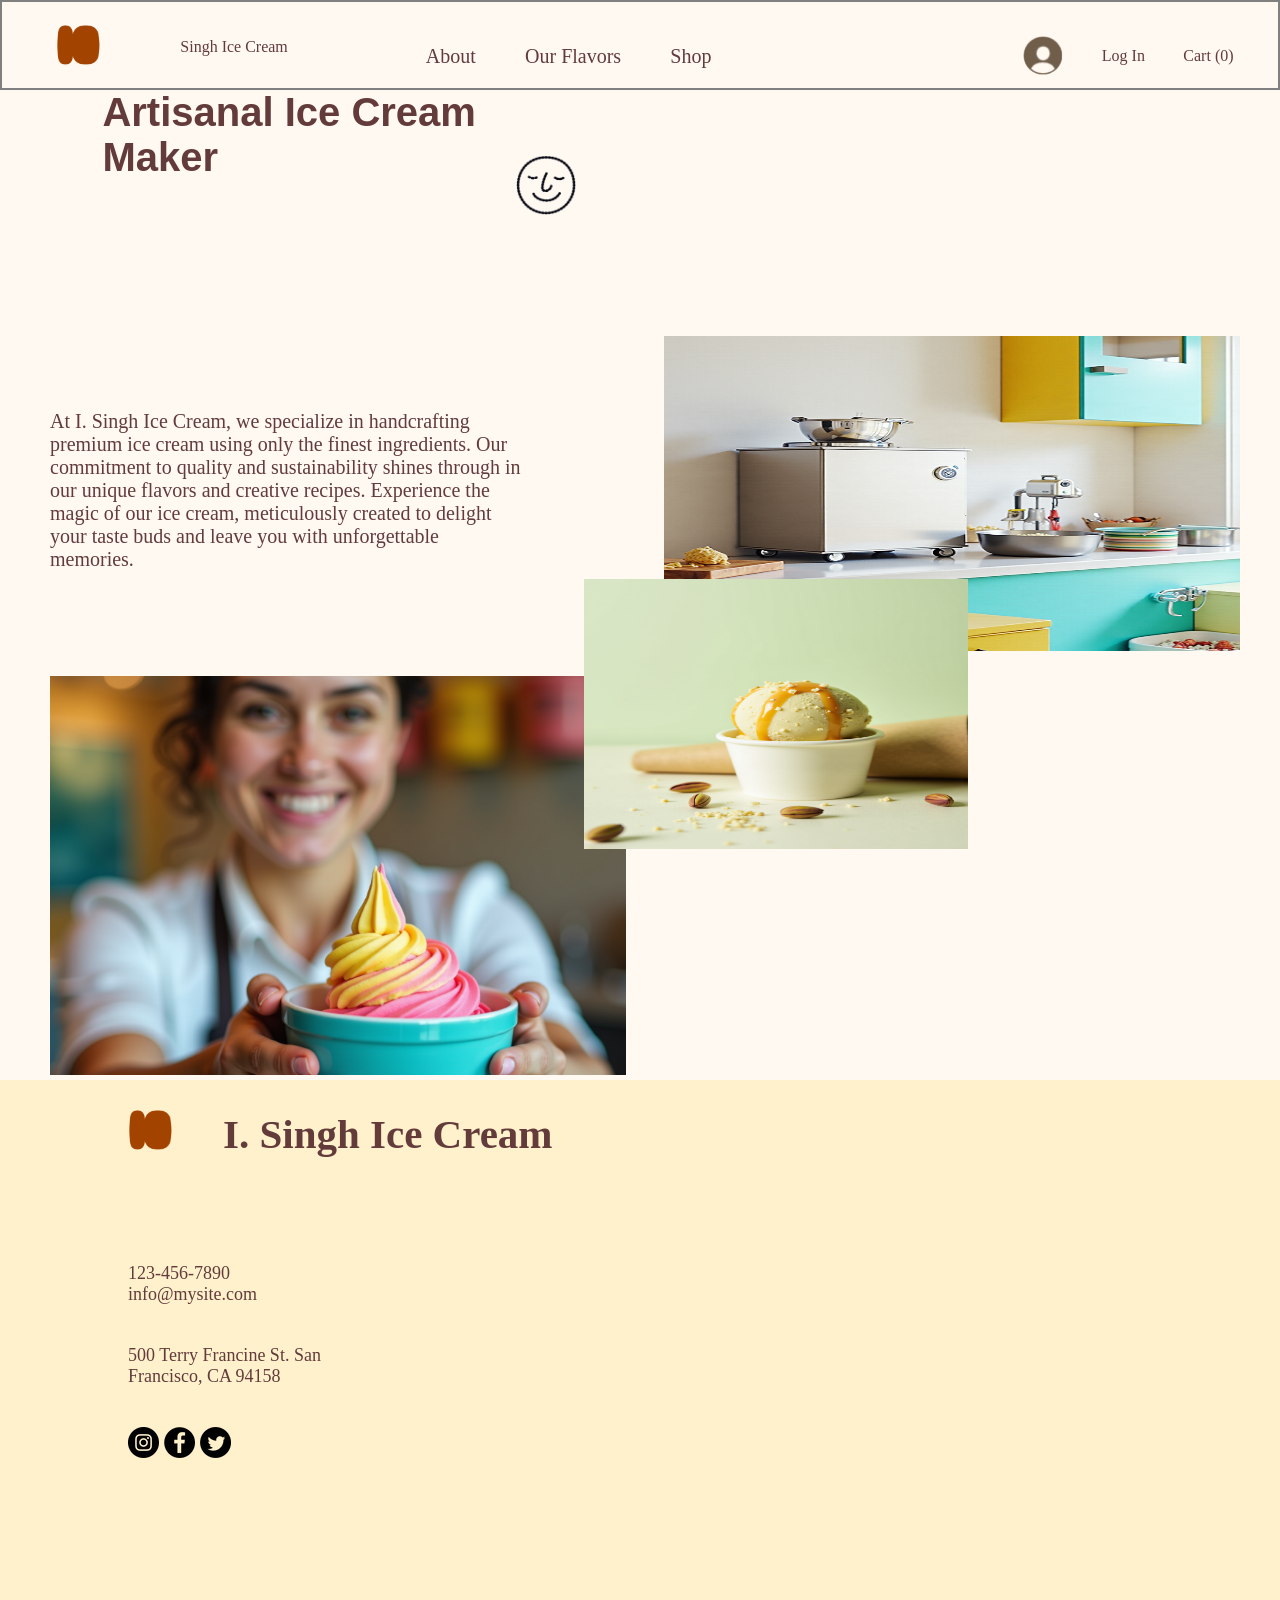
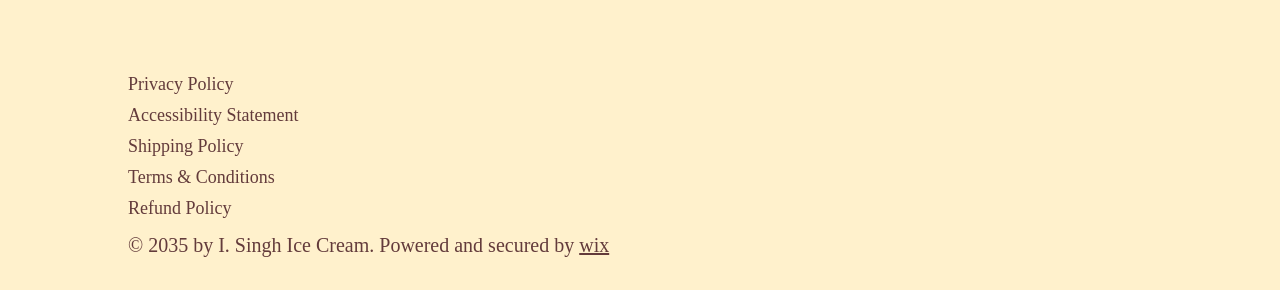
==== about.html @ 9f1f5a92 "natia's project" ====
<!DOCTYPE html>
<html lang="en">
<head>
    <meta charset="UTF-8">
    <meta name="viewport" content="width=device-width, initial-scale=1.0">
    <meta name="robots" content="index,follow"/>
    <Meta name=”description”   content="sweet,ice cream"/>
    <Meta name="author"  content="natia kasaburi" />
    <Meta name =”keywords” content="delicious,Outstanding,ice cream"/>
    <Meta property="og:title" content="sweet ice cream"/>
    <Meta property="og:description" content="ice cream"/>
    <Meta property="og:type" content="website"/>
    <title>ice cream</title>
    <link rel="stylesheet" href="./about.css">
    <link rel="icon" href="./ice.html/favicon.ico"/>
    <link href="https://fonts.google.com/specimen/Josefin+Sans" rel="stylesheet"/>
    <link rel="stylesheet" href="https://fonts.google.com/specimen/PT+Sans">
</head>
<body>
    <div>
        <header class="header">       
            <nav>
                <img src="./ice.html/nn.png" alt="icon" class="icon">
                <p class="tex">Singh Ice Cream</p>
                <ul class="ul">
                    <li><a href="about">About</a>  </li> 
                    <li><a href="Our Flavors">Our Flavors</a></li>
                    <li><a href="Shop">Shop</a></li>
                </ul>
                <div class="login">
                    <img src="./ice.html/icon1.png" alt="foto"  class="foto">
                    <a href="#"  class="login1"> Log In </a>
                    <a href="#" class="cart">Cart (0)</a>
                </div>
            </nav>
            <div class="burgerbar">
                <img src="./ice.html/menu1.png" alt="burger" class="burger">
            </div>
        </header>
        <main>
            <div class="content">
                <div class="content1">
                    <div class="content2">
                        <h1>Artisanal Ice Cream Maker</h1>
                        <img src="./ice.html/three3.png" alt="smile" class="men">
                    </div>
                    <div class="conteiner">
                        <p>At I. Singh Ice Cream, we specialize in handcrafting premium ice cream using only the finest ingredients. Our commitment to quality and sustainability shines through in our unique flavors and creative recipes. Experience the magic of our ice cream,
                             meticulously created to delight your taste buds and leave you with unforgettable memories.
                        </p>
                        <img src="./ice.html/8888.png" alt=" sweet" class="sweet">
                    </div>
                </div>
                <div class="content3">
                    <img src="./ice.html/about.png" alt="kitchen" class="kitchen">
                    <img src="./ice.html/ice cream.png" alt="ice" class="kitchen1">
                </div>
            </div>
        </main>
        <footer>
            <div class="information">
                <div class="information1">
                    <div class="Log">
                        <img src="./ice.html/nn.png" alt="icon" class="icon1">
                        <h3>I. Singh Ice Cream</h3>
                    </div>
                    <div class="log1">
                        <div class="info">
                            <a href="tel:123-456-7890">123-456-7890</a>
                            <a href="mailinfo@mysite.com">info@mysite.com</a>    
                        </div>
                        <div class="info1">
                            <p>500 Terry Francine St. San </p>
                            <p>Francisco, CA 94158</p>
                        </div>
                         <div>
                            <img src="./ice.html/instagram.png" alt="instagram">
                            <img src="./ice.html/facebook.png" alt="facebook">
                            <img src="./ice.html/twiter.png" alt="twiter">
                        </div>
                    </div>
                </div>
                <div class="information2">
                    <div class="href">
                        <a href="#">Privacy Policy</a>
                        <a href="#">Accessibility Statement</a>
                        <a href="#">Shipping Policy</a>
                        <a href="#">Terms & Conditions</a>
                        <a href="#">Refund Policy</a>
                    </div>
                    <div>
                        <p>© 2035 by I. Singh Ice Cream. Powered and secured by <span style=text-decoration:underline>wix</span>  </p>
                    </div>
                </div>
            </div>
        </footer>
    </div>
</body>
</html>
---- about.css ----
*{
    margin: 0;
    padding: 0;
    list-style-type: none;
    text-decoration: none;
    box-sizing: border-box;
    font-family: "sora, sans-serif";
    color: rgb(99, 59, 59);
  



}
 header{
    display: flex;
    background-color:rgb(255,249,242);  
    flex-direction: column;
    width: 100%;
    height: 10vh; 
    flex-wrap: nowrap; 
 }  
 main{
    background-color:rgb(255,249,242);

} 
nav{
    display:flex;
    position: fixed;
    text-decoration: none;
    background-color:rgb(255,249,242);  
    flex-direction: column;
    font-family:Arial, Helvetica, sans-serif; 
    flex-direction:row;  
    justify-content:space-around; 
    align-items: center; 
    height: 10vh;
    width: 100%;  
    z-index: 3;
} 

 .icon{
    position: relative;
    width: 45px;
    height: 40px; 
    left: 6%;
  
 }
 .tex{
    display: block;
    position: relative; 
    top: 15px;
    height: 5vh;
    font-size: 16px;
    color: rgb(99, 59, 59);
} 
 
.ul{
    display: flex; 
    position: relative; 
    font-size: 20px;
    flex-direction: row;
    justify-content: space-evenly;
    align-items: flex-end;   
    height:5vh;  
    width: 40vw; 
    list-style: none;
}
a{
    text-decoration: none;
    color: rgb(99, 59, 59);
}
.login{
    display: flex;
    flex-direction:row;
    gap:10%; 
    font-size: 20px;
    width: 20vw; 
    align-items: flex-end;
    justify-content: flex-end;
}
.login1{
    display: block;
    gap: 5px;

} 
 .foto{
    display: block;
    position: relative;
    top: 10px;
    background-color:rgb(255,249,242); 
    height: 40px;
    width: 40px;
    border-radius: 50%;
    
}
.burgerbar{
    display: flex;
    justify-content: flex-end;
    position: fixed;
    z-index: 4;
    margin-bottom: 50px;
    width: 95vw;
    height: 10vh;

}
.burger{
    display: none;  
    width: 10vw;
    height: 10vh;
       
}




main{
    width: 100%;
    height: auto;
    background-color:rgb(255,249,242);
}

.content{
    display: flex;
    flex-direction: row;
    justify-content: flex-start;
    gap:15%;
    width: 95vw;
    padding-top: 60px;
    height: 120vh;
}
.content1{
    width: 40vw;
}
.content2{
    display: flex;
    flex-direction: row;
    padding-left: 20%;
    gap:20px;
    animation: moveup 95s infinite ease-in-out;
}

@keyframes moveup {
    0%{
        transform: translateY(0);
        opacity: 0;
    }
    5%{
        transform: translateY(-2);
        opacity: 1;
    }
    100%{
        transform: translateY(0);
        opacity: 1;
    }
}
h1{
    font-size: 60px;
    font-family: sans-serif;
}
.men{
    position: relative;
    top: 65px;
    width: 60px;
    height: 60px;
    
}
.conteiner{
    display: flex;
    flex-direction:column ;
    padding: 50px;
    font-family: "Arial, Helvetica, sans-serif";
    font-size: 20px;
    gap:30%;
    width: 40vw;
    height:60vh ;
     animation: conteiner 10s infinite ease-in-out;
}
@keyframes conteiner {
    0%{
        transform: translateY(0);
        opacity: 1;
    }
    100%{
        transform: translateY(-1px);
        opacity: 1;
        
    }
}
.sweet{
    width: 35vw;
    height: 50vh;
}
.content3{
    width: 20px;
    height: 30px;
}
.kitchen{
    width: 40vw;
    height: 98vh;
    z-index: 1;

}
.kitchen1{
    display: none;
    width: 30vw;
    height: 40vh;
    z-index: 2;
}

footer{
  background-color: rgb(255,241,204);
}

.information{
    display: flex;
    flex-direction: row;
    font-family:"futura-lt-w01-book, sans-serif";
    justify-content: space-between;
    margin-left: 10%;
    width: 80%;
    height: 60vh;

}

.information1{
    display: flex;
    flex-direction: column;
    gap:20%; 
    padding-top: 90px;
}

.Log{
    display: flex;
    flex-direction: row;
    width: 30vw; 
    gap:50px;
  
}

 .info{
    display: flex;
    flex-direction: column;
    font-size: 18px;
    margin-bottom:40px;
 }
.icon1{
    width: 45px;
    height: 40px;
}

h3{
    font-size: 41px;
}
.info1{
    font-size: 18px;
    margin-bottom: 40px;
}
.information2{
    display: flex;
    flex-direction: column;
    justify-content: center;
    width: 30vw;
    
}
.href{
    display: flex;
    flex-direction: column;
    font-family:"futura-lt-w01-book, sans-serif";
    justify-content: flex-end;
    font-size: 18px;
    margin-bottom: 15px;
    width: 20vw;
    height: 20vw;
    gap:10px;

}




















@media screen and (max-width:768px){
     *{
        animation:none !important
    }
     
    header{
        height: 15vh;
        

    }
    .main{
        height: 20vh;
     
        
    }  
    nav{
        width: 100%;  
        flex-wrap: nowrap;
        justify-content: flex-start;
        gap:50px;
    }
    .burger{
        display: block;
        
    }
     .ul{
        display: none;
        flex-direction: column;
        }
    .tex{
        display: none;
        }
    .login1{
        display: none;
        }
    .foto{
        display: none;
        }
    .icon{
     width: 50px;
     height: 40px; 
     margin-bottom:15px;   
      }

    .content{
        padding: 0;
        flex-direction: column;
        width: 100vw;
        height: 115vh;
      }
     
      .content1{
        width: 60vw;
        height: 25vh;
      }
      .men{
        position: relative;
        top:10%
      }
      .content2{
        width: 95vw;
      }
      h1{
        font-size: 40px;
      }
    .conteiner{
        height: 50vh;
        width: 90vw;
    }
     .sweet{
        width: 70vw;
        height: 60vh;
      }


.information{
    flex-direction: column;
    width: 80vw;
    height: 110vh; 
    font-size: 20px;
}
.information1{
    width: 80vw;
    height: 70vh; 
    padding-top: 30px;
} 

h3{
    width: 70vw;
    height: 17vh;

} 
.Log{
    width: 90vw;

} 
.information2{
    width: 100%;
    height: 40vh; 
    
}


.content3{
    display: none;
}


}








@media screen and (min-width:770px)and (max-width:1450px){

    *{
        margin: 0;
        padding: 0;
       
    }



nav{
  
    width:100vw;
    border: 2px solid gray;
}

.icon{
        position: relative;
        left: 10px;       
        
    }
.box{
    align-items: flex-end;
    width: 40vw;
}
.ul{
    width: 30vw;
    margin: 0;
}
.login{
    width: 30vw;
    font-size: 16px;
   
}

.content{
        margin: 0;
        padding: 0;
        flex-direction: row;
        height: 110vh;
        width: 100%;
        overflow: hidden;
    
}
 
.men{
    position: relative;
} 
     

.content2{
        width: 45vw;
        height: 30vh;
      }
h1{
        font-size: 40px;
      }
.conteiner{
        height: 50vh;
        width: 45vw;
        }
.sweet{
        width: 45vw;
        height: 50vh;
        z-index: 1;
      }
.content3{
    height: 30vw;
    height: 120vh;
    align-content:center;
}
.kitchen{
    position: relative;
    right: 40px;
    width: 45vw;
    height: 35vh;
}
.kitchen1{
    display: block;
    position: relative;
    right: 120px;
    height: 30vh;
    bottom: 7%;

}



.information{
    flex-direction: column;
    width: 80vw;
    height: 90vh; 
    font-size: 20px;
}
.information1{
    width: 70vw;
    height: 50vh; 
    padding-top: 30px;
} 

h3{
    width: 70vw;
    height: 17vh;

} 
.Log{
    width: 90vw;

} 
.information2{
    width: 80vw;
    height: 40vh; 
    
}



}
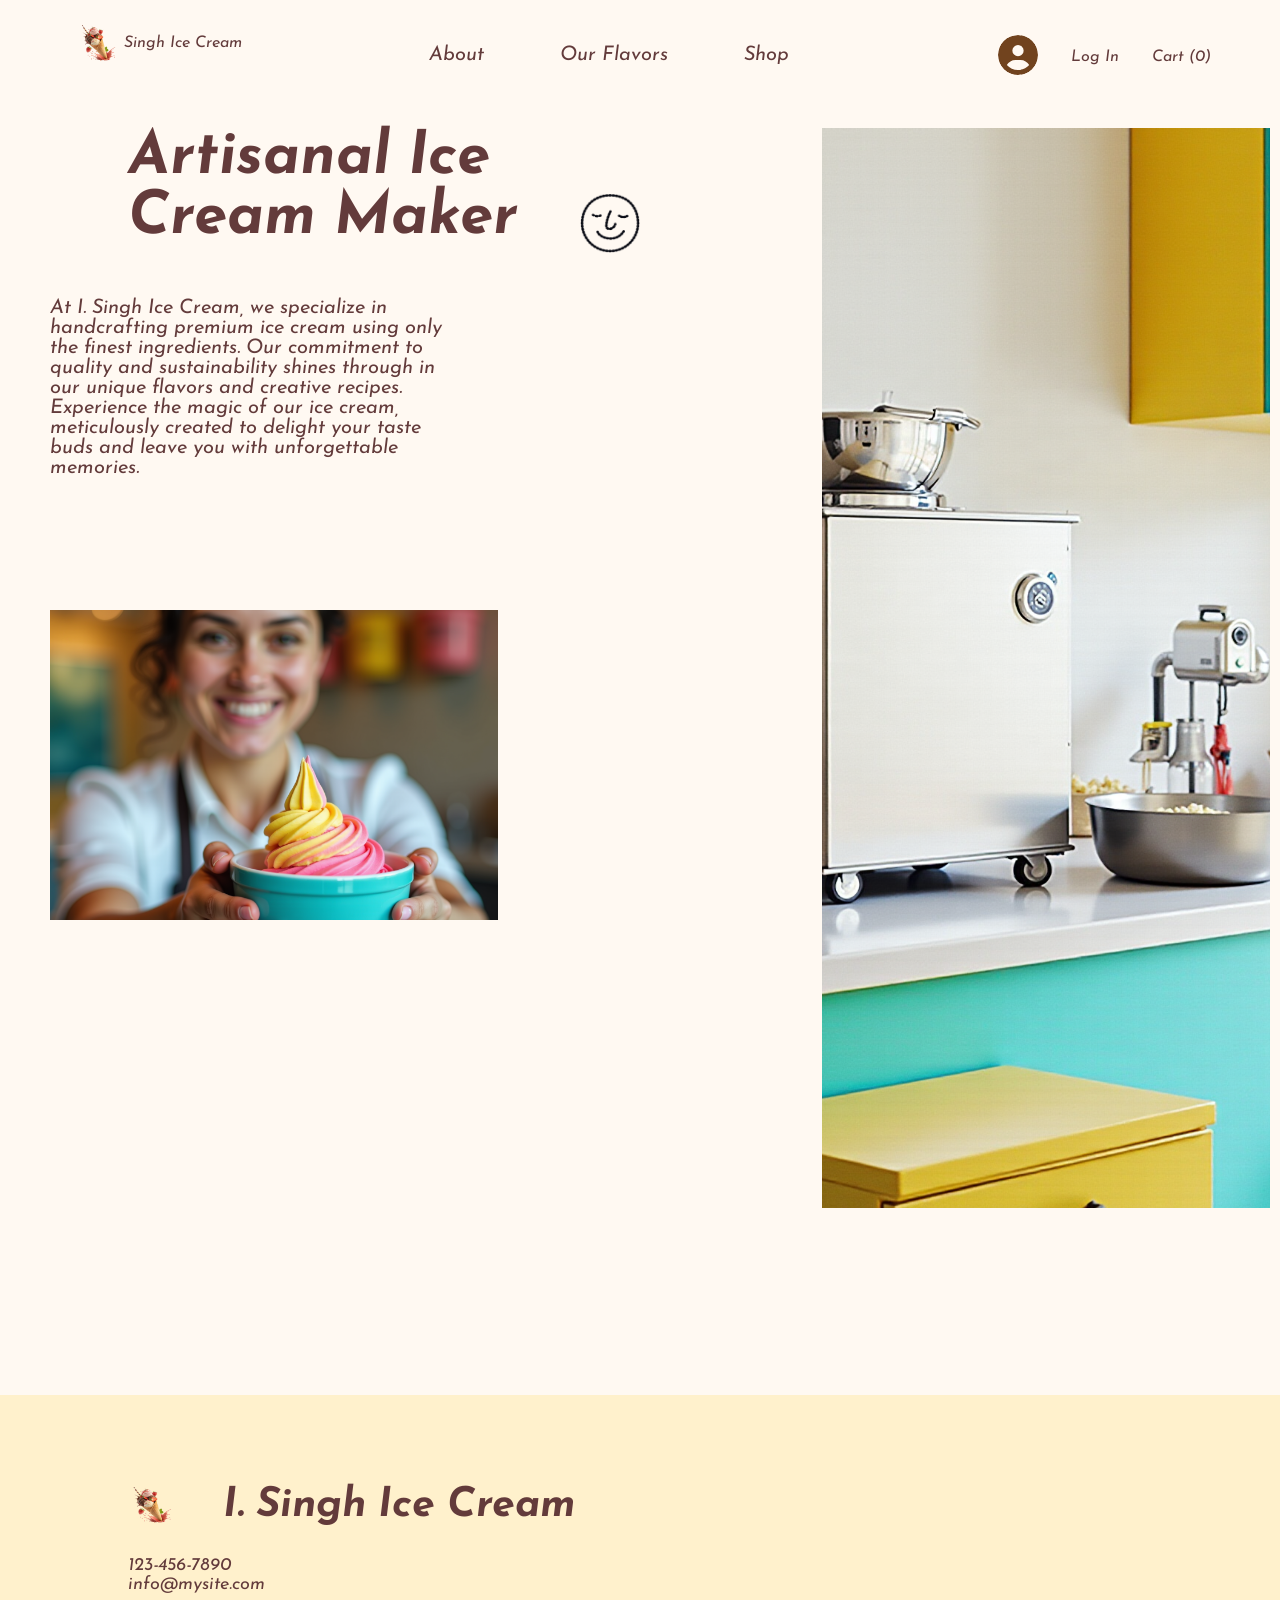
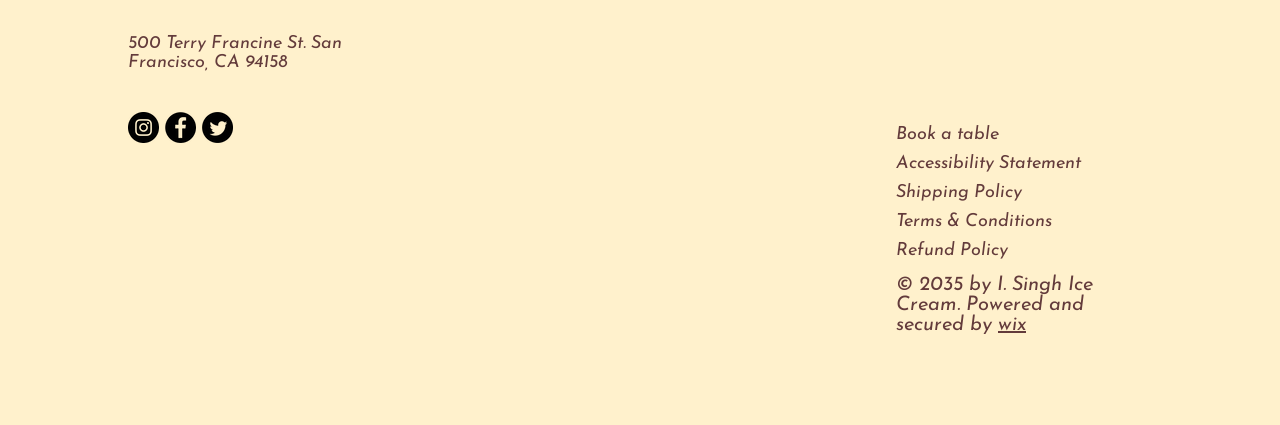
==== commit 842267fe: "ice cream" ====
--- a/about.html
+++ b/about.html
@@ -13,28 +13,29 @@
     <title>ice cream</title>
     <link rel="stylesheet" href="./about.css">
     <link rel="icon" href="./ice.html/favicon.ico"/>
-    <link href="https://fonts.google.com/specimen/Josefin+Sans" rel="stylesheet"/>
-    <link rel="stylesheet" href="https://fonts.google.com/specimen/PT+Sans">
+    <link rel="stylesheet" href="https://cdnjs.cloudflare.com/ajax/libs/font-awesome/6.7.2/css/all.min.css" integrity="sha512-Evv84Mr4kqVGRNSgIGL/F/aIDqQb7xQ2vcrdIwxfjThSH8CSR7PBEakCr51Ck+w+/U6swU2Im1vVX0SVk9ABhg==" crossorigin="anonymous" referrerpolicy="no-referrer" />
 </head>
 <body>
     <div>
         <header class="header">       
             <nav>
-                <img src="./ice.html/nn.png" alt="icon" class="icon">
-                <p class="tex">Singh Ice Cream</p>
+                <img src="./ice.html/iceee.png" alt="icon" class="icon">
+                <a href="./index.html" class="tex"  >Singh Ice Cream</a>
                 <ul class="ul">
-                    <li><a href="about">About</a>  </li> 
-                    <li><a href="Our Flavors">Our Flavors</a></li>
-                    <li><a href="Shop">Shop</a></li>
+                    <li><a href="./about.html">About</a></li> 
+                    <li><a href="./our-flavors.html">Our Flavors</a></li>
+                    <li><a href="./shop.html">Shop</a></li>
                 </ul>
                 <div class="login">
-                    <img src="./ice.html/icon1.png" alt="foto"  class="foto">
+                    <svg xmlns="http://www.w3.org/2000/svg"  class="foto" viewBox="0 0 512 512"><!--!Font Awesome Free 6.7.2 by @fontawesome - https://fontawesome.com License - https://fontawesome.com/license/free Copyright 2025 Fonticons, Inc.--><path fill="#71431e" d="M399 384.2C376.9 345.8 335.4 320 288 320l-64 0c-47.4 0-88.9 25.8-111 64.2c35.2 39.2 86.2 63.8 143 63.8s107.8-24.7 143-63.8zM0 256a256 256 0 1 1 512 0A256 256 0 1 1 0 256zm256 16a72 72 0 1 0 0-144 72 72 0 1 0 0 144z"/></svg>
                     <a href="#"  class="login1"> Log In </a>
                     <a href="#" class="cart">Cart (0)</a>
                 </div>
             </nav>
             <div class="burgerbar">
-                <img src="./ice.html/menu1.png" alt="burger" class="burger">
+                <a href="./menu1.html">
+                    <svg xmlns="http://www.w3.org/2000/svg"  class="burger"  viewBox="0 0 448 512"><!--!Font Awesome Free 6.7.2 by @fontawesome - https://fontawesome.com License - https://fontawesome.com/license/free Copyright 2025 Fonticons, Inc.--><path fill="#743806" d="M0 96C0 78.3 14.3 64 32 64l384 0c17.7 0 32 14.3 32 32s-14.3 32-32 32L32 128C14.3 128 0 113.7 0 96zM0 256c0-17.7 14.3-32 32-32l384 0c17.7 0 32 14.3 32 32s-14.3 32-32 32L32 288c-17.7 0-32-14.3-32-32zM448 416c0 17.7-14.3 32-32 32L32 448c-17.7 0-32-14.3-32-32s14.3-32 32-32l384 0c17.7 0 32 14.3 32 32z"/></svg>
+                </a>
             </div>
         </header>
         <main>
@@ -47,13 +48,12 @@
                     <div class="conteiner">
                         <p>At I. Singh Ice Cream, we specialize in handcrafting premium ice cream using only the finest ingredients. Our commitment to quality and sustainability shines through in our unique flavors and creative recipes. Experience the magic of our ice cream,
                              meticulously created to delight your taste buds and leave you with unforgettable memories.
-                        </p>
+                        </p>  
                         <img src="./ice.html/8888.png" alt=" sweet" class="sweet">
                     </div>
                 </div>
                 <div class="content3">
                     <img src="./ice.html/about.png" alt="kitchen" class="kitchen">
-                    <img src="./ice.html/ice cream.png" alt="ice" class="kitchen1">
                 </div>
             </div>
         </main>
@@ -61,7 +61,7 @@
             <div class="information">
                 <div class="information1">
                     <div class="Log">
-                        <img src="./ice.html/nn.png" alt="icon" class="icon1">
+                        <img src="./ice.html/iceee.png" alt="icon" class="icon1">
                         <h3>I. Singh Ice Cream</h3>
                     </div>
                     <div class="log1">
@@ -82,13 +82,13 @@
                 </div>
                 <div class="information2">
                     <div class="href">
-                        <a href="#">Privacy Policy</a>
-                        <a href="#">Accessibility Statement</a>
-                        <a href="#">Shipping Policy</a>
-                        <a href="#">Terms & Conditions</a>
-                        <a href="#">Refund Policy</a>
+                        <a href="./book.html">Book a table</a>
+                        <a href="./Accessibility Statement.html">Accessibility Statement</a>
+                        <a href="./cards.html">Shipping Policy</a>
+                        <a href="./Accessibility Statement.html">Terms & Conditions</a>
+                        <a href="./Accessibility Statement.html">Refund Policy</a>
                     </div>
-                    <div>
+                    <div class="last">
                         <p>© 2035 by I. Singh Ice Cream. Powered and secured by <span style=text-decoration:underline>wix</span>  </p>
                     </div>
                 </div>
--- a/about.css
+++ b/about.css
@@ -4,28 +4,32 @@
     list-style-type: none;
     text-decoration: none;
     box-sizing: border-box;
-    font-family: "sora, sans-serif";
+    font-family: font1;
     color: rgb(99, 59, 59);
   
 
-
-
+}
+@font-face {
+    font-family: font1;
+    src: url(./front.html/Josefin_Sans/JosefinSans-Italic-VariableFont_wght.ttf);
 }
  header{
     display: flex;
+    position: fixed;
+    z-index: 2;padding-top: 10px;
     background-color:rgb(255,249,242);  
     flex-direction: column;
     width: 100%;
-    height: 10vh; 
+    height: 12vh; 
     flex-wrap: nowrap; 
  }  
  main{
+
     background-color:rgb(255,249,242);
 
 } 
 nav{
     display:flex;
-    position: fixed;
     text-decoration: none;
     background-color:rgb(255,249,242);  
     flex-direction: column;
@@ -33,9 +37,8 @@
     flex-direction:row;  
     justify-content:space-around; 
     align-items: center; 
-    height: 10vh;
+    height: 8vh;
     width: 100%;  
-    z-index: 3;
 } 
 
  .icon{
@@ -64,6 +67,7 @@
     height:5vh;  
     width: 40vw; 
     list-style: none;
+   
 }
 a{
     text-decoration: none;
@@ -96,7 +100,6 @@
 .burgerbar{
     display: flex;
     justify-content: flex-end;
-    position: fixed;
     z-index: 4;
     margin-bottom: 50px;
     width: 95vw;
@@ -125,16 +128,16 @@
     justify-content: flex-start;
     gap:15%;
     width: 95vw;
-    padding-top: 60px;
-    height: 120vh;
+    padding-top: 10%; 
+    height: 140vh;
 }
 .content1{
-    width: 40vw;
+    width: 50vw;
 }
 .content2{
     display: flex;
     flex-direction: row;
-    padding-left: 20%;
+    padding-left: 20%; 
     gap:20px;
     animation: moveup 95s infinite ease-in-out;
 }
@@ -155,7 +158,7 @@
 }
 h1{
     font-size: 60px;
-    font-family: sans-serif;
+    font-family: font1;
 }
 .men{
     position: relative;
@@ -164,11 +167,12 @@
     height: 60px;
     
 }
+
+
 .conteiner{
     display: flex;
     flex-direction:column ;
     padding: 50px;
-    font-family: "Arial, Helvetica, sans-serif";
     font-size: 20px;
     gap:30%;
     width: 40vw;
@@ -187,25 +191,24 @@
     }
 }
 .sweet{
+    object-fit: cover;
     width: 35vw;
     height: 50vh;
+  
 }
 .content3{
+    display: flex;
     width: 20px;
     height: 30px;
 }
 .kitchen{
-    width: 40vw;
+    object-fit: cover;
+    width: 30vw;
     height: 98vh;
-    z-index: 1;
-
-}
-.kitchen1{
-    display: none;
-    width: 30vw;
-    height: 40vh;
-    z-index: 2;
-}
+ 
+
+}
+
 
 footer{
   background-color: rgb(255,241,204);
@@ -214,7 +217,6 @@
 .information{
     display: flex;
     flex-direction: row;
-    font-family:"futura-lt-w01-book, sans-serif";
     justify-content: space-between;
     margin-left: 10%;
     width: 80%;
@@ -265,7 +267,6 @@
 .href{
     display: flex;
     flex-direction: column;
-    font-family:"futura-lt-w01-book, sans-serif";
     justify-content: flex-end;
     font-size: 18px;
     margin-bottom: 15px;
@@ -288,19 +289,129 @@
 
 
 
-
-
-
-
-
-
-@media screen and (max-width:768px){
-     *{
-        animation:none !important
-    }
+ @media screen and (min-width: 801px) and (max-width: 1400px) { 
+    .main{
+        height: 20vh;
+
      
-    header{
-        height: 15vh;
+        
+    }  
+    nav{
+        height: 10vh;
+        width: 100%;
+        flex-wrap: nowrap;
+        justify-content: flex-start;
+        gap:5%;
+    }
+   
+.burger{
+    display: none;
+    
+}
+.icon{
+         position: relative;
+        right: 60px;
+        
+    } 
+
+    .tex{
+        display: block;
+        margin-left: 20px;
+        width: 20vw;
+       
+
+    }
+.ul{
+    display: flex;
+    flex-direction: row;
+    min-width: 40vw;
+
+}
+ .box{
+    display: block;
+    align-items: flex-end;
+    width: 10vw;
+}
+
+.login{
+    display: flex;
+    margin: 10px;
+    align-items: flex-end; 
+    justify-content:center;
+    height: 5vh;  
+    width: 40vw;
+    font-size: 16px; 
+    
+}
+.login1{
+    display: block;
+
+}
+ .foto{
+    display: block;
+
+    
+    
+} 
+.content{
+    min-height: 155vh;
+}
+ .kitchen{
+   height: 120vh;
+   width: 35vw;
+ } 
+
+.information{
+    flex-direction:row;
+    justify-content: center;
+    width: 80vw;
+    height: 70vh !important; 
+    font-size: 20px;
+}
+.Log{
+    width: 60vw;
+    margin-bottom: 30px; 
+}
+h6{
+    width: 90vw;
+} 
+ .information1{
+    width: 80vw;
+    height: 5vh; 
+ 
+} 
+.info2{
+    margin-bottom: 20px;
+} 
+    
+.information2{
+    justify-content: flex-end;
+    height: 60vh;
+    width: 40vw;
+ } 
+} 
+
+
+
+
+
+
+
+
+
+
+
+
+@media screen and (max-width: 800px){
+
+    *{
+        margin: 0;
+        padding: 0;
+       
+    }
+
+header{
+        height: 10vh;
         
 
     }
@@ -310,13 +421,261 @@
         
     }  
     nav{
-        width: 100%;  
         flex-wrap: nowrap;
         justify-content: flex-start;
-        gap:50px;
+        gap:50%;
+    }
+
+
+ .burger{
+        display: block;
+        position: relative;
+        bottom: 50px;
+        max-height: 8vh;
+       
+        
+    }
+     .ul{
+        display: none;
+        flex-direction: column;
+        }
+    .tex{
+        display: none;
+        }
+    .login1{
+        display: none;
+        }
+    .foto{
+        display: none;
+        }
+    .icon{
+     width: 50px;
+     height: 40px; 
+     margin-bottom:15px; 
+     
+      }
+.cart{
+    font-size: 20px;
+    min-width: 30vw;
+    
+}
+
+.content{
+        margin: 0;
+        flex-direction: row;
+        max-height: 150vh;
+        overflow: hidden;
+    
+}
+ 
+  .men{
+    position: relative;
+    bottom: 25%;
+  } 
+
+.content2{
+        width: 45vw;
+        height: 15vh;
+        margin-top: 15%; 
+      }
+h1{
+        padding-top: 20px;
+        font-size: 30px;
+      }
+.conteiner{
+        height: 30vh;
+        width: 45vw;
+        }
+.sweet{
+        width: 45vw;
+        height: 50vh;
+        z-index: 1;
+
+      }
+.content{
+    min-height: 120vh;
+}
+.content3{
+    height: 30vw;
+    /* align-content:center; */
+    margin: 0;
+}
+.kitchen{
+    height: 107vh;
+  
+}
+
+
+
+
+
+.information{
+    flex-direction:row;
+    width: 80vw;
+    height: 60vh; 
+    font-size: 20px;
+}
+.information1{
+    width: 40vw; 
+    height: 10vh; 
+    padding-top: 30px;
+} 
+
+h3{
+    width: 70vw;
+    height: 17vh;
+
+} 
+.Log{
+    width: 90vw;
+
+} 
+.information2{
+    justify-content: flex-end;
+    height: 50vh;
+    width: 70vw;
+
+    
+}
+
+}
+
+
+
+@media  screen and (min-width: 501px) and (max-width: 650px){
+    
+    .burger{
+        position: relative;
+        bottom: 50px;
+       
+    } 
+
+
+    
+    .content{
+        padding: 0;
+        flex-direction: column;
+        justify-content: space-between; 
+        width: 90vw;
+        min-height:190vh;
+        
+      }
+       
+       
+      .content1{
+        width: 80vw;
+        height: 15vh;
+      }
+      .men{
+        position: relative;
+        top:10%;
+        right: 20px;
+       
+      }
+      .content2{
+        width: 60vw;
+        align-items: flex-start;
+        padding-left: 40px;
+      }
+     
+      .content3{
+        justify-content: center; 
+        align-items: flex-end;
+        width: 90%;
+        height: 110vh;
+        margin-left: 6%; 
+    }
+    .kitchen{
+    height: 70vh;
+    width: 75vw;
+    }
+
+
+      h1{
+        font-size: 30px;
+        min-width: 70vw;
+      }
+    .conteiner{
+        height: 30vh;
+        width: 90vw;
+    }
+    p{
+        width: 80vw;
+    }
+     .sweet{
+        width: 70vw;
+        min-height: 50vh !important;
+      }
+
+.information{
+    flex-direction: column;
+    width: 80vw;
+    height: 95vh; 
+    font-size: 20px;
+}
+.information1{
+    width: 70vw;
+    height: 5vh; 
+    padding-top: 30px;
+} 
+
+h3{
+    width: 70vw;
+    height: 17vh;
+
+} 
+.Log{
+    width: 90vw;
+    height: 60vh;
+
+} 
+.information2{
+    height: 30vh; 
+    
+}
+
+
+}
+
+
+
+
+
+
+
+
+
+
+
+@media screen and (max-width:500px){
+     *{
+        animation:none !important
+    }
+     
+    header{
+        height: 10vh;
+        
+
+    }
+    .main{
+        height: 20vh;
+     
+        
+    }  
+    nav{
+        width: 60%;
+        flex-wrap: nowrap;
+        align-items: center;
+        justify-content: space-between;
+        gap:30%;
+       
     }
     .burger{
         display: block;
+        position: relative;
+        bottom: 60px;
+        height:15vh;
+        
         
     }
      .ul{
@@ -337,195 +696,103 @@
      height: 40px; 
      margin-bottom:15px;   
       }
+.cart{
+    font-size: 20px;
+    min-width: 30vw;
+    
+}
 
     .content{
         padding: 0;
         flex-direction: column;
-        width: 100vw;
-        height: 115vh;
-      }
-     
+        justify-content: space-between; 
+        padding-top: 10%;
+        width: 90vw;
+        min-height:200vh;
+        
+      }
+       
+
       .content1{
-        width: 60vw;
-        height: 25vh;
+        width: 80vw;
+        height: 15vh;
       }
       .men{
         position: relative;
-        top:10%
+        top:10%;
+        right: 20px;
+       
       }
       .content2{
-        width: 95vw;
-      }
+        flex-direction: row;
+        width: 100%;
+        align-content: center;
+        padding-left: 5%; 
+      }
+      .men{
+        width: 60px;
+        height: 40px;
+      }
+    
+.content3{
+    justify-content: center; 
+    align-items: flex-end;
+    width: 90%;
+    height: 110vh;
+    margin-left: 12%;
+}
+.kitchen{
+    height: 70vh;
+    width: 100%;
+}
+
       h1{
-        font-size: 40px;
+        font-size: 30px;
+        min-width: 70vw; 
+        padding-left: 10%;
       }
     .conteiner{
-        height: 50vh;
+        height: 30vh;
         width: 90vw;
     }
+    p{
+        width: 80vw;
+    }
      .sweet{
-        width: 70vw;
-        height: 60vh;
+        width: 80vw;
+        min-height: 40vh;
       }
 
 
 .information{
     flex-direction: column;
-    width: 80vw;
-    height: 110vh; 
+    width: 70vw;
+    min-height: 105vh;
     font-size: 20px;
 }
 .information1{
     width: 80vw;
-    height: 70vh; 
-    padding-top: 30px;
+    min-height: 40vh;
+    padding-top: 30px; 
 } 
 
 h3{
-    width: 70vw;
-    height: 17vh;
-
-} 
-.Log{
-    width: 90vw;
-
-} 
+    min-width: 50vw;
+    min-height: 17vh;
+    font-size: 35px;
+
+} 
+
+
+
+
 .information2{
     width: 100%;
-    height: 40vh; 
-    
-}
-
-
-.content3{
-    display: none;
-}
-
-
-}
-
-
-
-
-
-
-
-
-@media screen and (min-width:770px)and (max-width:1450px){
-
-    *{
-        margin: 0;
-        padding: 0;
-       
-    }
-
-
-
-nav{
-  
-    width:100vw;
-    border: 2px solid gray;
-}
-
-.icon{
-        position: relative;
-        left: 10px;       
-        
-    }
-.box{
-    align-items: flex-end;
-    width: 40vw;
-}
-.ul{
-    width: 30vw;
-    margin: 0;
-}
-.login{
-    width: 30vw;
-    font-size: 16px;
-   
-}
-
-.content{
-        margin: 0;
-        padding: 0;
-        flex-direction: row;
-        height: 110vh;
-        width: 100%;
-        overflow: hidden;
-    
-}
- 
-.men{
-    position: relative;
-} 
-     
-
-.content2{
-        width: 45vw;
-        height: 30vh;
-      }
-h1{
-        font-size: 40px;
-      }
-.conteiner{
-        height: 50vh;
-        width: 45vw;
-        }
-.sweet{
-        width: 45vw;
-        height: 50vh;
-        z-index: 1;
-      }
-.content3{
-    height: 30vw;
-    height: 120vh;
-    align-content:center;
-}
-.kitchen{
-    position: relative;
-    right: 40px;
-    width: 45vw;
-    height: 35vh;
-}
-.kitchen1{
-    display: block;
-    position: relative;
-    right: 120px;
-    height: 30vh;
-    bottom: 7%;
-
-}
-
-
-
-.information{
-    flex-direction: column;
-    width: 80vw;
-    height: 90vh; 
-    font-size: 20px;
-}
-.information1{
-    width: 70vw;
-    height: 50vh; 
-    padding-top: 30px;
-} 
-
-h3{
-    width: 70vw;
-    height: 17vh;
-
-} 
-.Log{
-    width: 90vw;
-
-} 
-.information2{
-    width: 80vw;
-    height: 40vh; 
-    
-}
-
-
-
-}
+   min-height: 30vh;
+    
+}
+
+}
+
+
+
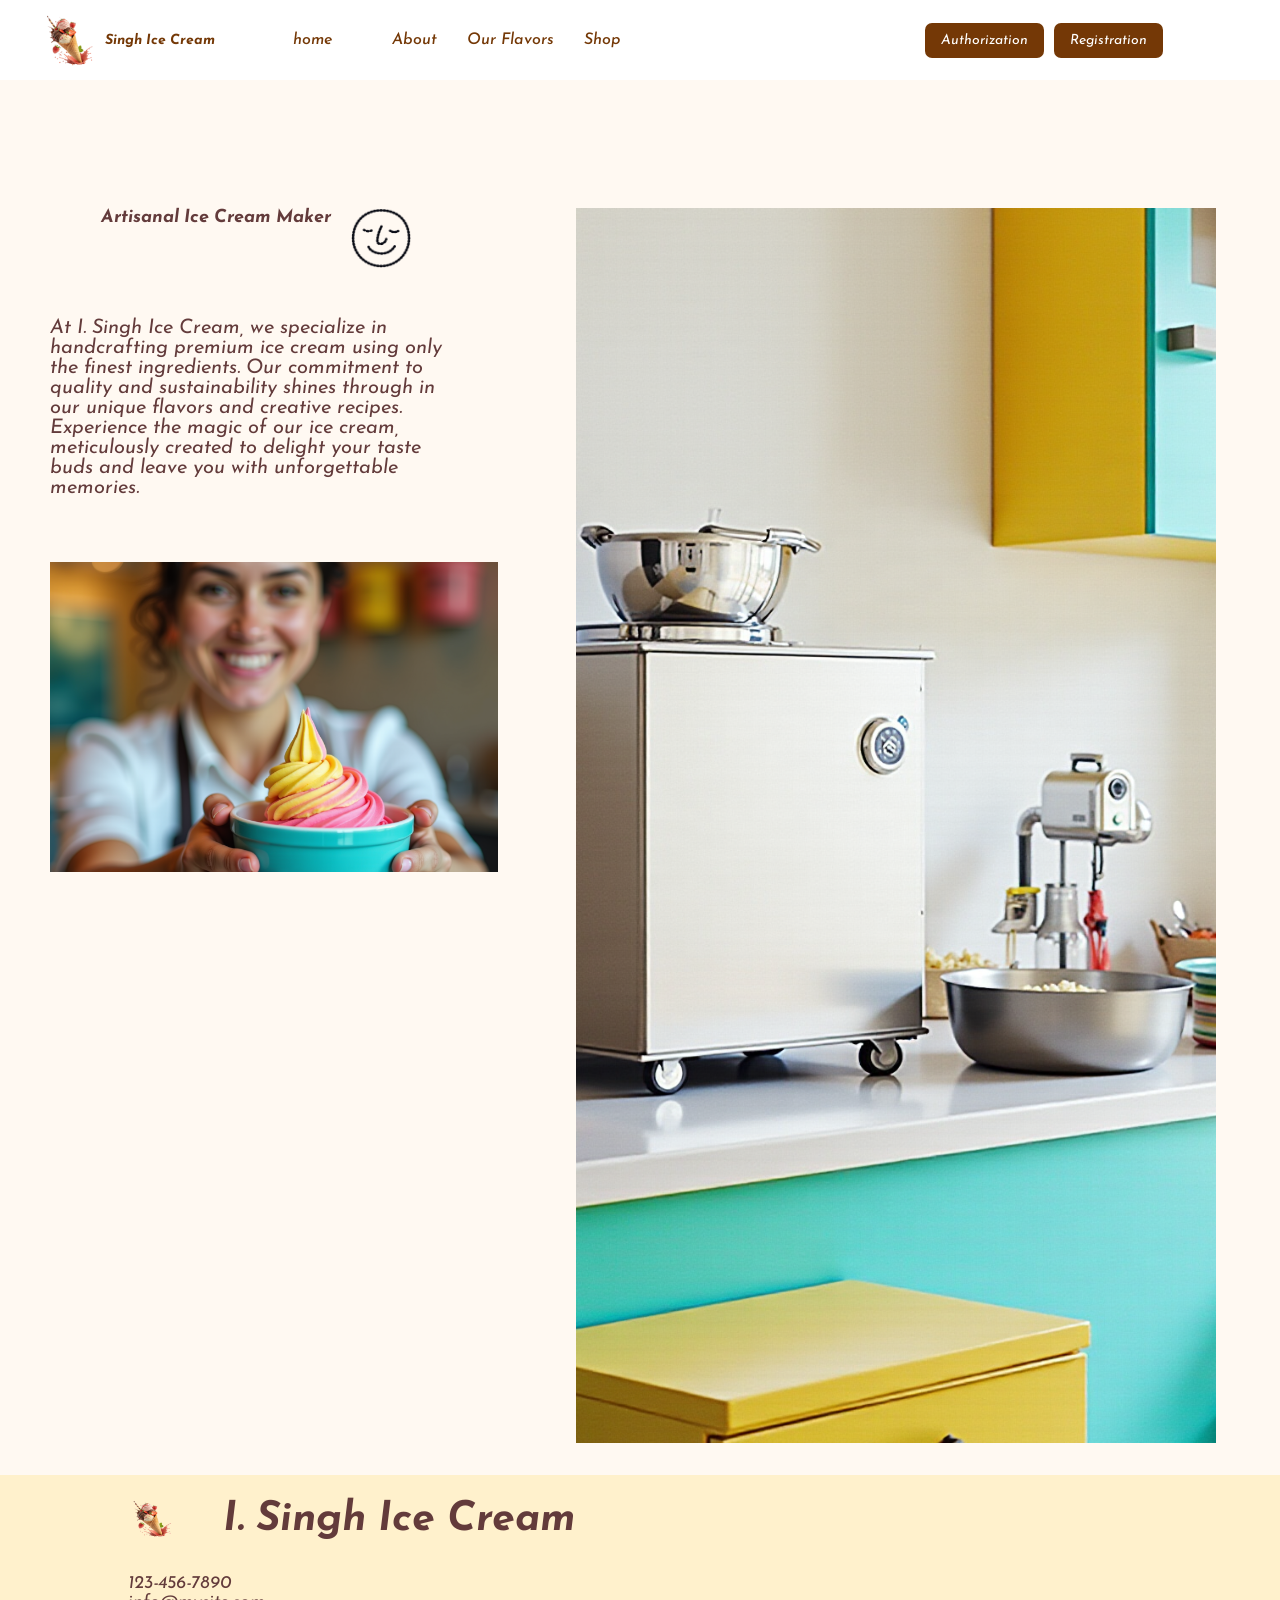
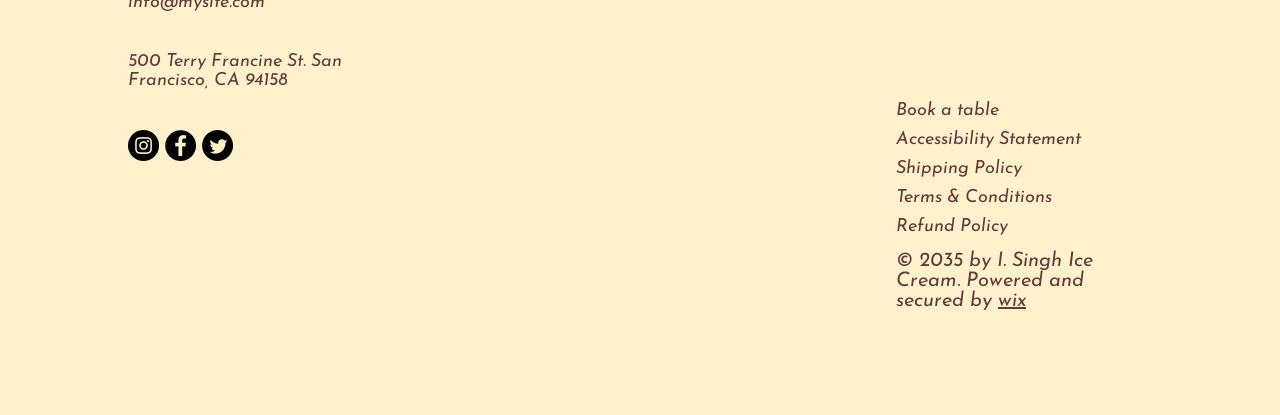
==== commit a8967af1: "Update project" ====
--- a/about.html
+++ b/about.html
@@ -15,85 +15,107 @@
     <link rel="icon" href="./ice.html/favicon.ico"/>
     <link rel="stylesheet" href="https://cdnjs.cloudflare.com/ajax/libs/font-awesome/6.7.2/css/all.min.css" integrity="sha512-Evv84Mr4kqVGRNSgIGL/F/aIDqQb7xQ2vcrdIwxfjThSH8CSR7PBEakCr51Ck+w+/U6swU2Im1vVX0SVk9ABhg==" crossorigin="anonymous" referrerpolicy="no-referrer" />
 </head>
-<body>
-    <div>
-        <header class="header">       
-            <nav>
-                <img src="./ice.html/iceee.png" alt="icon" class="icon">
-                <a href="./index.html" class="tex"  >Singh Ice Cream</a>
-                <ul class="ul">
-                    <li><a href="./about.html">About</a></li> 
-                    <li><a href="./our-flavors.html">Our Flavors</a></li>
-                    <li><a href="./shop.html">Shop</a></li>
-                </ul>
-                <div class="login">
-                    <svg xmlns="http://www.w3.org/2000/svg"  class="foto" viewBox="0 0 512 512"><!--!Font Awesome Free 6.7.2 by @fontawesome - https://fontawesome.com License - https://fontawesome.com/license/free Copyright 2025 Fonticons, Inc.--><path fill="#71431e" d="M399 384.2C376.9 345.8 335.4 320 288 320l-64 0c-47.4 0-88.9 25.8-111 64.2c35.2 39.2 86.2 63.8 143 63.8s107.8-24.7 143-63.8zM0 256a256 256 0 1 1 512 0A256 256 0 1 1 0 256zm256 16a72 72 0 1 0 0-144 72 72 0 1 0 0 144z"/></svg>
-                    <a href="#"  class="login1"> Log In </a>
-                    <a href="#" class="cart">Cart (0)</a>
-                </div>
-            </nav>
-            <div class="burgerbar">
-                <a href="./menu1.html">
-                    <svg xmlns="http://www.w3.org/2000/svg"  class="burger"  viewBox="0 0 448 512"><!--!Font Awesome Free 6.7.2 by @fontawesome - https://fontawesome.com License - https://fontawesome.com/license/free Copyright 2025 Fonticons, Inc.--><path fill="#743806" d="M0 96C0 78.3 14.3 64 32 64l384 0c17.7 0 32 14.3 32 32s-14.3 32-32 32L32 128C14.3 128 0 113.7 0 96zM0 256c0-17.7 14.3-32 32-32l384 0c17.7 0 32 14.3 32 32s-14.3 32-32 32L32 288c-17.7 0-32-14.3-32-32zM448 416c0 17.7-14.3 32-32 32L32 448c-17.7 0-32-14.3-32-32s14.3-32 32-32l384 0c17.7 0 32 14.3 32 32z"/></svg>
-                </a>
-            </div>
-        </header>
-        <main>
-            <div class="content">
-                <div class="content1">
-                    <div class="content2">
-                        <h1>Artisanal Ice Cream Maker</h1>
-                        <img src="./ice.html/three3.png" alt="smile" class="men">
+    <body>
+        <div>
+            <header class="header">
+                <nav class="navbar">
+                    <div class="brand">
+                        <img src="./ice.html/iceee.png" alt="Singh Ice Cream" class="icon">
+                        <p class="tex">Singh Ice Cream</p>
                     </div>
-                    <div class="conteiner">
-                        <p>At I. Singh Ice Cream, we specialize in handcrafting premium ice cream using only the finest ingredients. Our commitment to quality and sustainability shines through in our unique flavors and creative recipes. Experience the magic of our ice cream,
-                             meticulously created to delight your taste buds and leave you with unforgettable memories.
-                        </p>  
-                        <img src="./ice.html/8888.png" alt=" sweet" class="sweet">
+                    <div class="li">
+                        <ul class="ul">
+                            <li><a href="./index.html">home</li>
+                            <li> <a href="./about.html">About</a> </li>
+                            <li><a href="./our-flavors.html">Our Flavors</a>  </li>
+                            <li> <a href="./shop.html">Shop</a> </li>
+                        </ul>
+                    </div>
+                    <div class="login1">
+                        <div class="login">
+                            <button type="button" id="btnLogin"> <a href="./singin.html">Authorization</a></button>
+                            <button type="button" id="btnRegister"> <a href="./registre.html">Registration </a></button>
+                            <a href="#" class="cart">  Cart (0)</a>
+                        </div>
+                    </div>
+                    <button type="button" class="burgerbar" id="burgerBtn" aria-label="Open menu">
+                        <svg xmlns="http://www.w3.org/2000/svg"    class="burger"  viewBox="0 0 448 512">
+                            <path fill="#743806"  d="M0 96C0 78.3 14.3 64 32 64l384 0c17.7 0 32 14.3 32 32s-14.3 32-32 32L32 128C14.3 128 0 113.7 0 96zM0 256c0-17.7 14.3-32 32-32l384 0c17.7 0 32 14.3 32 32s-14.3 32-32 32L32 288c-17.7 0-32-14.3-32-32zM448 416c0 17.7-14.3 32-32 32L32 448c-17.7 0-32-14.3-32-32s14.3-32 32-32l384 0c17.7 0 32 14.3 32 32z">
+                            </path>
+                        </svg>
+                    </button>
+                </nav>
+                <div class="mobileMenu" id="mobileMenu">
+                    <ul class="mobileNav">
+                        <li><a href="./index.html">home</li>
+                        <li><a href="./about.html">About</a></li>
+                        <li><a href="./our-flavors.html">Our Flavors</a> </li>
+                        <li><a href="./shop.html">Shop</a></li>
+                    </ul>
+                    <div class="mobileAuth">
+                        <button type="button" id="mobileLogin"><a href="./singin.html">Authorization</a></button>
+                        <button type="button" id="mobileRegister"><a href="./registre.html">Registration </a></button>
+                        <a href="#" class="mobileCart"> Cart (0)</a>
                     </div>
                 </div>
-                <div class="content3">
-                    <img src="./ice.html/about.png" alt="kitchen" class="kitchen">
+            </header>
+            <main>
+                <div class="content">
+                    <div class="content1">
+                        <div class="content2">
+                            <h1>Artisanal Ice Cream Maker</h1>
+                            <img src="./ice.html/three3.png" alt="smile" class="men">
+                        </div>
+                        <div class="conteiner">
+                            <p class="at">At I. Singh Ice Cream, we specialize in handcrafting premium ice cream using only the finest ingredients. Our commitment to quality and sustainability shines through in our unique flavors and creative recipes. Experience the magic of our ice cream,
+                                meticulously created to delight your taste buds and leave you with unforgettable memories.
+                            </p>  
+                            <img src="./ice.html/8888.png" alt=" sweet" class="sweet">
+                        </div>
+                    </div>
+                    <div class="content3">
+                        <img src="./ice.html/about.png" alt="kitchen" class="kitchen">
+                    </div>
                 </div>
-            </div>
-        </main>
-        <footer>
-            <div class="information">
-                <div class="information1">
-                    <div class="Log">
-                        <img src="./ice.html/iceee.png" alt="icon" class="icon1">
-                        <h3>I. Singh Ice Cream</h3>
+            </main>
+            <footer>
+                <div class="information">
+                    <div class="information1">
+                        <div class="Log">
+                            <img src="./ice.html/iceee.png" alt="icon" class="icon1">
+                            <h3>I. Singh Ice Cream</h3>
+                        </div>
+                        <div class="log1">
+                            <div class="info">
+                                <a href="tel:123-456-7890">123-456-7890</a>
+                                <a href="mailinfo@mysite.com">info@mysite.com</a>    
+                            </div>
+                            <div class="info1">
+                                <p>500 Terry Francine St. San </p>
+                                <p>Francisco, CA 94158</p>
+                            </div>
+                            <div>
+                                <img src="./ice.html/instagram.png" alt="instagram">
+                                <img src="./ice.html/facebook.png" alt="facebook">
+                                <img src="./ice.html/twiter.png" alt="twiter">
+                            </div>
+                        </div>
                     </div>
-                    <div class="log1">
-                        <div class="info">
-                            <a href="tel:123-456-7890">123-456-7890</a>
-                            <a href="mailinfo@mysite.com">info@mysite.com</a>    
+                    <div class="information2">
+                        <div class="href">
+                            <a href="./book.html">Book a table</a>
+                            <a href="./Accessibility Statement.html">Accessibility Statement</a>
+                            <a href="./cards.html">Shipping Policy</a>
+                            <a href="./Accessibility Statement.html">Terms & Conditions</a>
+                            <a href="./Accessibility Statement.html">Refund Policy</a>
                         </div>
-                        <div class="info1">
-                            <p>500 Terry Francine St. San </p>
-                            <p>Francisco, CA 94158</p>
-                        </div>
-                         <div>
-                            <img src="./ice.html/instagram.png" alt="instagram">
-                            <img src="./ice.html/facebook.png" alt="facebook">
-                            <img src="./ice.html/twiter.png" alt="twiter">
+                        <div class="last">
+                            <p>© 2035 by I. Singh Ice Cream. Powered and secured by <span style=text-decoration:underline>wix</span>  </p>
                         </div>
                     </div>
                 </div>
-                <div class="information2">
-                    <div class="href">
-                        <a href="./book.html">Book a table</a>
-                        <a href="./Accessibility Statement.html">Accessibility Statement</a>
-                        <a href="./cards.html">Shipping Policy</a>
-                        <a href="./Accessibility Statement.html">Terms & Conditions</a>
-                        <a href="./Accessibility Statement.html">Refund Policy</a>
-                    </div>
-                    <div class="last">
-                        <p>© 2035 by I. Singh Ice Cream. Powered and secured by <span style=text-decoration:underline>wix</span>  </p>
-                    </div>
-                </div>
-            </div>
-        </footer>
-    </div>
-</body>
+            </footer>
+        </div>
+    </body>
+    <script src="./index.js"></script>
 </html>
--- a/about.css
+++ b/about.css
@@ -13,80 +13,332 @@
     font-family: font1;
     src: url(./front.html/Josefin_Sans/JosefinSans-Italic-VariableFont_wght.ttf);
 }
- header{
-    display: flex;
-    position: fixed;
-    z-index: 2;padding-top: 10px;
-    background-color:rgb(255,249,242);  
+
+ main{
+
+    background-color:rgb(255,249,242);
+
+}
+
+
+
+
+.login a{
+    color: white;
+}
+ 
+
+
+
+
+
+
+
+
+
+
+
+
+
+
+
+
+
+
+
+
+
+
+
+
+
+
+
+
+
+
+
+
+
+
+
+
+
+
+
+
+
+
+
+
+
+
+.header {
+    width: 100%;
+    position: relative;
+    z-index: 1000;
+}
+
+.navbar {
+    width: 100%;
+    min-height: 80px;
+
+    display: flex;
+    align-items: center;
+
+    padding: 10px 40px;
+    box-sizing: border-box;
+}
+
+
+/* =========================================
+   BRAND
+========================================= */
+
+.brand {
+    display: flex;
+    align-items: center;
+    gap: 10px;
+}
+
+.icon {
+    width: 55px;
+    height: 55px;
+    object-fit: contain;
+}
+
+.tex {
+    margin: 0;
+    font-size: 22px;
+    font-weight: 700;
+    color: #743806;
+}
+
+
+/* =========================================
+   DESKTOP NAVIGATION
+========================================= */
+
+.li {
+    margin-left: 60px;
+}
+
+.ul {
+    display: flex;
+    align-items: center;
+    gap: 30px;
+
+    list-style: none;
+    margin: 0;
+    padding: 0;
+}
+
+.ul li a {
+    text-decoration: none;
+    color: #743806;
+
+    font-size: 16px;
+    font-weight: 500;
+
+    transition: 0.3s;
+}
+
+.ul li a:hover {
+    color: #b85c20;
+}
+
+
+/* =========================================
+   LOGIN / REGISTER
+========================================= */
+
+.login1 {
+    margin-left: auto;
+}
+
+.login {
+    display: flex;
+    align-items: center;
+    gap: 10px;
+}
+
+.login button {
+    border: none;
+    padding: 10px 16px;
+
+    background: #743806;
+    color: white;
+
+    border-radius: 7px;
+
+    font-size: 14px;
+    cursor: pointer;
+
+    transition: 0.3s;
+}
+
+.login button:hover {
+    background: #9b4d0b;
+}
+
+
+/* =========================================
+   CART
+========================================= */
+
+.cart {
+    text-decoration: none;
+    color: #743806;
+
+    font-size: 15px;
+    margin-left: 10px;
+}
+
+.cart:hover {
+    color: #b85c20;
+}
+
+
+/* =========================================
+   BURGER
+========================================= */
+
+.burgerbar {
+    display: none;
+
+    border: none;
+    background: transparent;
+
+    padding: 5px;
+    cursor: pointer;
+}
+
+.burger {
+    width: 32px;
+    height: 32px;
+}
+
+
+/* =========================================
+   MOBILE MENU
+========================================= */
+
+.mobileMenu {
+    display: none;
+
+    width: 100%;
+    box-sizing: border-box;
+
+    padding: 20px;
+
+    background: white;
+
+    box-shadow: 0 5px 15px rgba(0, 0, 0, 0.1);
+}
+
+
+/* Mobile navigation */
+
+.mobileNav {
+    list-style: none;
+
+    margin: 0;
+    padding: 0;
+
+    display: flex;
     flex-direction: column;
+
+    gap: 8px;
+}
+
+.mobileNav li a {
+    display: block;
+
+    text-decoration: none;
+
+    color: #743806;
+
+    font-size: 17px;
+
+    padding: 10px 0;
+}
+
+
+/* Mobile auth */
+
+.mobileAuth {
+    display: flex;
+    flex-direction: column;
+
+    gap: 10px;
+
+    margin-top: 20px;
+
+    padding-top: 20px;
+
+    border-top: 1px solid #eee;
+}
+
+.mobileAuth button {
     width: 100%;
-    height: 12vh; 
-    flex-wrap: nowrap; 
- }  
- main{
-
-    background-color:rgb(255,249,242);
-
-} 
-nav{
-    display:flex;
+
+    border: none;
+
+    padding: 12px;
+
+    border-radius: 7px;
+
+    background: #743806;
+    color: white;
+
+    font-size: 16px;
+
+    cursor: pointer;
+
+    transition: 0.3s;
+}
+
+.mobileAuth button:hover {
+    background: #9b4d0b;
+}
+
+.mobileCart {
+    text-align: center;
+
     text-decoration: none;
-    background-color:rgb(255,249,242);  
-    flex-direction: column;
-    font-family:Arial, Helvetica, sans-serif; 
-    flex-direction:row;  
-    justify-content:space-around; 
-    align-items: center; 
-    height: 8vh;
-    width: 100%;  
-} 
-
- .icon{
-    position: relative;
-    width: 45px;
-    height: 40px; 
-    left: 6%;
-  
- }
- .tex{
-    display: block;
-    position: relative; 
-    top: 15px;
-    height: 5vh;
-    font-size: 16px;
-    color: rgb(99, 59, 59);
-} 
+
+    color: #743806;
+
+    padding: 10px;
+}
+
+
+
+
+
+
+
+
+
+
+
+
+
+
+
+
+
+
+
+
+
+
+
+
+
+
+
  
-.ul{
-    display: flex; 
-    position: relative; 
-    font-size: 20px;
-    flex-direction: row;
-    justify-content: space-evenly;
-    align-items: flex-end;   
-    height:5vh;  
-    width: 40vw; 
-    list-style: none;
-   
-}
-a{
-    text-decoration: none;
-    color: rgb(99, 59, 59);
-}
-.login{
-    display: flex;
-    flex-direction:row;
-    gap:10%; 
-    font-size: 20px;
-    width: 20vw; 
-    align-items: flex-end;
-    justify-content: flex-end;
-}
-.login1{
-    display: block;
-    gap: 5px;
-
-} 
  .foto{
     display: block;
     position: relative;
@@ -97,23 +349,6 @@
     border-radius: 50%;
     
 }
-.burgerbar{
-    display: flex;
-    justify-content: flex-end;
-    z-index: 4;
-    margin-bottom: 50px;
-    width: 95vw;
-    height: 10vh;
-
-}
-.burger{
-    display: none;  
-    width: 10vw;
-    height: 10vh;
-       
-}
-
-
 
 
 main{
@@ -125,19 +360,19 @@
 .content{
     display: flex;
     flex-direction: row;
-    justify-content: flex-start;
-    gap:15%;
+    justify-content: space-evenly;
+    gap:64px;
     width: 95vw;
     padding-top: 10%; 
     height: 140vh;
 }
 .content1{
-    width: 50vw;
+    width: 40vw;
 }
 .content2{
     display: flex;
     flex-direction: row;
-    padding-left: 20%; 
+    /* padding-left: 20%;  */
     gap:20px;
     animation: moveup 95s infinite ease-in-out;
 }
@@ -157,7 +392,8 @@
     }
 }
 h1{
-    font-size: 60px;
+    font-size: 46px;
+    text-align: center;
     font-family: font1;
 }
 .men{
@@ -174,7 +410,7 @@
     flex-direction:column ;
     padding: 50px;
     font-size: 20px;
-    gap:30%;
+    gap:64px;
     width: 40vw;
     height:60vh ;
      animation: conteiner 10s infinite ease-in-out;
@@ -198,13 +434,15 @@
 }
 .content3{
     display: flex;
-    width: 20px;
-    height: 30px;
+   width: 40vw;
+    min-height: 48vh;
+    height: auto;
+    margin-bottom: 32px;
 }
 .kitchen{
     object-fit: cover;
-    width: 30vw;
-    height: 98vh;
+    width: 100%;
+    height: auto;
  
 
 }
@@ -289,88 +527,92 @@
 
 
 
- @media screen and (min-width: 801px) and (max-width: 1400px) { 
-    .main{
-        height: 20vh;
+ @media screen and (min-width: 901px) and (max-width: 1400px) { 
+    main{
+       min-height: 90vh;
+       height: auto;
+       margin: 0;
 
      
         
-    }  
-    nav{
-        height: 10vh;
-        width: 100%;
-        flex-wrap: nowrap;
-        justify-content: flex-start;
-        gap:5%;
-    }
-   
+    } 
+    
+
+
+h1{
+    font-size: 18px;
+    text-align: center;
+}
 .burger{
     display: none;
     
 }
-.icon{
-         position: relative;
-        right: 60px;
-        
-    } 
+
 
     .tex{
         display: block;
-        margin-left: 20px;
-        width: 20vw;
+        width: 10vw;
+        font-size: 14px;
        
 
     }
-.ul{
-    display: flex;
-    flex-direction: row;
-    min-width: 40vw;
-
-}
+
  .box{
     display: block;
     align-items: flex-end;
     width: 10vw;
 }
 
-.login{
-    display: flex;
-    margin: 10px;
-    align-items: flex-end; 
-    justify-content:center;
-    height: 5vh;  
-    width: 40vw;
-    font-size: 16px; 
-    
-}
-.login1{
-    display: block;
-
-}
+
  .foto{
-    display: block;
+    display: none;
 
     
     
 } 
+
+
+
 .content{
+    justify-content: flex-start;
     min-height: 155vh;
-}
+   
+}
+.content2{
+    justify-content: center;
+    min-height: 5vh;
+    height: auto;
+   
+}
+
+
+
  .kitchen{
-   height: 120vh;
-   width: 35vw;
+
+   min-height: 40vh;
+   min-height: auto;
+   width: 50vw;
+ 
  } 
 
 .information{
     flex-direction:row;
     justify-content: center;
     width: 80vw;
-    height: 70vh !important; 
+    min-height: 40vh;
+    height: auto; 
     font-size: 20px;
+
 }
 .Log{
     width: 60vw;
     margin-bottom: 30px; 
+
+}
+
+
+.men{
+    top:16%;
 }
 h6{
     width: 90vw;
@@ -378,16 +620,23 @@
  .information1{
     width: 80vw;
     height: 5vh; 
+      padding: 0;
+        margin: 0;
+        padding-top: 24px;
  
 } 
 .info2{
     margin-bottom: 20px;
+      padding: 0;
+        margin: 0;
 } 
     
 .information2{
-    justify-content: flex-end;
+    justify-content: center;
     height: 60vh;
     width: 40vw;
+      padding: 0;
+        margin: 0;
  } 
 } 
 
@@ -402,7 +651,7 @@
 
 
 
-@media screen and (max-width: 800px){
+@media screen and (min-width: 651px) and (max-width: 900px){
 
     *{
         margin: 0;
@@ -410,100 +659,171 @@
        
     }
 
-header{
-        height: 10vh;
+
+
+
+
+
+
+
+
+
+
+
+
+
+
+
+    .navbar {
+        padding: 10px 20px;
+    }
+
+
+    /* Desktop menu დამალვა */
+
+    .li {
+        display: none;
+    }
+
+    .login1 {
+        display: none;
+    }
+
+
+    /* Burger გამოჩნდეს */
+
+    .burgerbar {
+        display: block;
+
+        margin-left: auto;
+    }
+
+
+    /* Mobile menu */
+
+    .mobileMenu.active {
+        display: block;
+    }
+
+
+    /* Logo */
+
+    .icon {
+        width: 45px;
+        height: 45px;
+    }
+
+    .tex {
+        font-size: 18px;
+    }
+
+
+
+
+#mobileLogin a,
+#mobileRegister a{
+    color: white;
+
+}
+
+#mobileLogin,
+#mobileRegister{
+    min-height: 48px;
+    width: 40vw;
+
+}
+
+
+.mobileNav  a{
+    gap:0;
+    padding: 0;
+    margin: 0;
+
+}
+
+
+.cart{
+    display: block;
+}
+
+
+
+
+
+
+
+
+
+
+
+
+
+
+
+
+
+
+
+
+
+
+
+main{
+    align-items: center;
+}
+
+    
+    .content{
+        padding: 0;
+        flex-direction: column;
+        justify-content: space-between; 
+        width: 100%;
+        min-height:70vh;
+        padding-bottom: 24px;
+        height: auto;
         
-
-    }
-    .main{
-        height: 20vh;
+      }
+       
+       
+      .content1{
+        width: 100%;
+        min-height: 5vh;
+        height: auto;
+      }
+      .men{
+        top:32%;
+        width: 32px;
+        height: auto;
+       
+      }
+      .content2{
+        flex-direction: column;
+        width: 100%;
+        align-items:center;
+ 
+      }
      
-        
-    }  
-    nav{
-        flex-wrap: nowrap;
-        justify-content: flex-start;
-        gap:50%;
-    }
-
-
- .burger{
-        display: block;
-        position: relative;
-        bottom: 50px;
-        max-height: 8vh;
-       
-        
-    }
-     .ul{
+      .content3{
         display: none;
-        flex-direction: column;
-        }
-    .tex{
-        display: none;
-        }
-    .login1{
-        display: none;
-        }
-    .foto{
-        display: none;
-        }
-    .icon{
-     width: 50px;
-     height: 40px; 
-     margin-bottom:15px; 
-     
+   
+    }
+    .kitchen{
+     display: none;
+    }
+
+
+      h1{
+        font-size: 24px;
+        text-align: center;
+  
       }
-.cart{
-    font-size: 20px;
-    min-width: 30vw;
-    
-}
-
-.content{
-        margin: 0;
-        flex-direction: row;
-        max-height: 150vh;
-        overflow: hidden;
-    
-}
- 
-  .men{
-    position: relative;
-    bottom: 25%;
-  } 
-
-.content2{
-        width: 45vw;
-        height: 15vh;
-        margin-top: 15%; 
-      }
-h1{
-        padding-top: 20px;
-        font-size: 30px;
-      }
-.conteiner{
-        height: 30vh;
-        width: 45vw;
-        }
-.sweet{
-        width: 45vw;
-        height: 50vh;
-        z-index: 1;
-
-      }
-.content{
-    min-height: 120vh;
-}
-.content3{
-    height: 30vw;
-    /* align-content:center; */
-    margin: 0;
-}
-.kitchen{
-    height: 107vh;
-  
-}
+    .conteiner{
+        align-items: center;
+        min-height: 30vh;
+        gap:32px;
+        height: auto;
+        width: 100%;
+    }
 
 
 
@@ -542,257 +862,235 @@
 
 
 
-@media  screen and (min-width: 501px) and (max-width: 650px){
-    
-    .burger{
-        position: relative;
-        bottom: 50px;
-       
-    } 
-
+@media  screen and (max-width: 650px){
+    
+
+
+
+#mobileLogin a,
+#mobileRegister a{
+    color: white;
+
+}
+
+#mobileLogin,
+#mobileRegister{
+    min-height: 48px;
+    width:240px;
+}
+
+
+.mobileNav  a{
+    gap:0;
+    padding: 0;
+    margin: 0;
+}
+
+
+
+.tex{
+    width: 122px;
+    font-size: 12px;
+}
+
+
+
+    .navbar {
+        padding: 10px 20px;
+    }
+
+
+    /* Desktop menu დამალვა */
+
+    .li {
+        display: none;
+    }
+
+    .login1 {
+        display: none;
+    }
+
+
+    /* Burger გამოჩნდეს */
+
+    .burgerbar {
+        display: block;
+
+        margin-left: auto;
+    }
+
+
+    /* Mobile menu */
+
+    .mobileMenu.active {
+        display: block;
+    }
+
+
+    /* Logo */
+
+    .icon {
+        width: 45px;
+        height: 45px;
+    }
+
+
+
+
+
+
+
+
+
+
+
+
+
+
+
+
+
+
+
+
+
+
+
+
+
+
+
+
+
+main{
+    align-items: center;
+}
 
     
     .content{
         padding: 0;
         flex-direction: column;
         justify-content: space-between; 
-        width: 90vw;
-        min-height:190vh;
+        width: 100%;
+        min-height:70vh;
+        padding-bottom: 24px;
+        height: auto;
         
       }
        
        
       .content1{
-        width: 80vw;
-        height: 15vh;
+        width: 100%;
+        min-height: 5vh;
+        height: auto;
       }
       .men{
-        position: relative;
-        top:10%;
-        right: 20px;
+        top:32%;
+        width: 32px;
+        height: auto;
        
       }
       .content2{
-        width: 60vw;
-        align-items: flex-start;
-        padding-left: 40px;
+        flex-direction: column;
+        width: 100%;
+        align-items:center;
+ 
       }
      
       .content3{
-        justify-content: center; 
-        align-items: flex-end;
-        width: 90%;
-        height: 110vh;
-        margin-left: 6%; 
+        display: none;
+   
     }
     .kitchen{
-    height: 70vh;
-    width: 75vw;
+     display: none;
     }
 
 
       h1{
-        font-size: 30px;
-        min-width: 70vw;
+        font-size: 24px;
+        text-align: center;
+  
       }
     .conteiner{
-        height: 30vh;
+        align-items: center;
+        min-height: 30vh;
+        gap:32px;
+        height: auto;
+        width: 100%;
+    }
+
+
+    footer{
+
+        margin: 0;
+    }
+    p{
+        width: 90%;
+
+    }
+
+
+    .at{
         width: 90vw;
-    }
-    p{
-        width: 80vw;
+        font-size: 14px;
     }
      .sweet{
-        width: 70vw;
-        min-height: 50vh !important;
+        width: 100%;
+        min-height: 24vh;
+        height: auto;
       }
 
 .information{
     flex-direction: column;
     width: 80vw;
-    height: 95vh; 
+   min-height: 65vh; 
+   height: auto;
+   gap:16px;
     font-size: 20px;
 }
 .information1{
-    width: 70vw;
-    height: 5vh; 
-    padding-top: 30px;
+    width: 100%;
+    gap:8px;
+    min-height: 5vh; 
+    height: auto;
 } 
 
 h3{
-    width: 70vw;
+      width: 100%;
+    font-size: 24px;
     height: 17vh;
 
 } 
 .Log{
-    width: 90vw;
-    height: 60vh;
+    font-size: 24px;
+    width: 100%;
+    max-height: 5vh;
+    height: auto;
 
 } 
 .information2{
-    height: 30vh; 
-    
-}
-
-
-}
-
-
-
-
-
-
-
-
-
-
-
-@media screen and (max-width:500px){
-     *{
-        animation:none !important
-    }
-     
-    header{
-        height: 10vh;
-        
-
-    }
-    .main{
-        height: 20vh;
-     
-        
-    }  
-    nav{
-        width: 60%;
-        flex-wrap: nowrap;
-        align-items: center;
-        justify-content: space-between;
-        gap:30%;
-       
-    }
-    .burger{
-        display: block;
-        position: relative;
-        bottom: 60px;
-        height:15vh;
-        
-        
-    }
-     .ul{
-        display: none;
-        flex-direction: column;
-        }
-    .tex{
-        display: none;
-        }
-    .login1{
-        display: none;
-        }
-    .foto{
-        display: none;
-        }
-    .icon{
-     width: 50px;
-     height: 40px; 
-     margin-bottom:15px;   
-      }
-.cart{
-    font-size: 20px;
-    min-width: 30vw;
-    
-}
-
-    .content{
-        padding: 0;
-        flex-direction: column;
-        justify-content: space-between; 
-        padding-top: 10%;
-        width: 90vw;
-        min-height:200vh;
-        
-      }
-       
-
-      .content1{
-        width: 80vw;
-        height: 15vh;
-      }
-      .men{
-        position: relative;
-        top:10%;
-        right: 20px;
-       
-      }
-      .content2{
-        flex-direction: row;
-        width: 100%;
-        align-content: center;
-        padding-left: 5%; 
-      }
-      .men{
-        width: 60px;
-        height: 40px;
-      }
-    
-.content3{
-    justify-content: center; 
-    align-items: flex-end;
-    width: 90%;
-    height: 110vh;
-    margin-left: 12%;
-}
-.kitchen{
-    height: 70vh;
+    min-height: 30vh; 
+    flex-direction: column;
+    height: auto;
     width: 100%;
-}
-
-      h1{
-        font-size: 30px;
-        min-width: 70vw; 
-        padding-left: 10%;
-      }
-    .conteiner{
-        height: 30vh;
-        width: 90vw;
-    }
-    p{
-        width: 80vw;
-    }
-     .sweet{
-        width: 80vw;
-        min-height: 40vh;
-      }
-
-
-.information{
-    flex-direction: column;
-    width: 70vw;
-    min-height: 105vh;
-    font-size: 20px;
-}
-.information1{
-    width: 80vw;
-    min-height: 40vh;
-    padding-top: 30px; 
-} 
-
-h3{
-    min-width: 50vw;
-    min-height: 17vh;
-    font-size: 35px;
-
-} 
-
-
-
-
-.information2{
+    gap:16px;
+    align-items: center;
+    
+}
+
+.href{
+    min-height: 15vh;
     width: 100%;
-   min-height: 30vh;
-    
-}
-
-}
-
-
-
+    height: auto;
+
+}
+}
+
+
+
+
+
+
+
+
+
